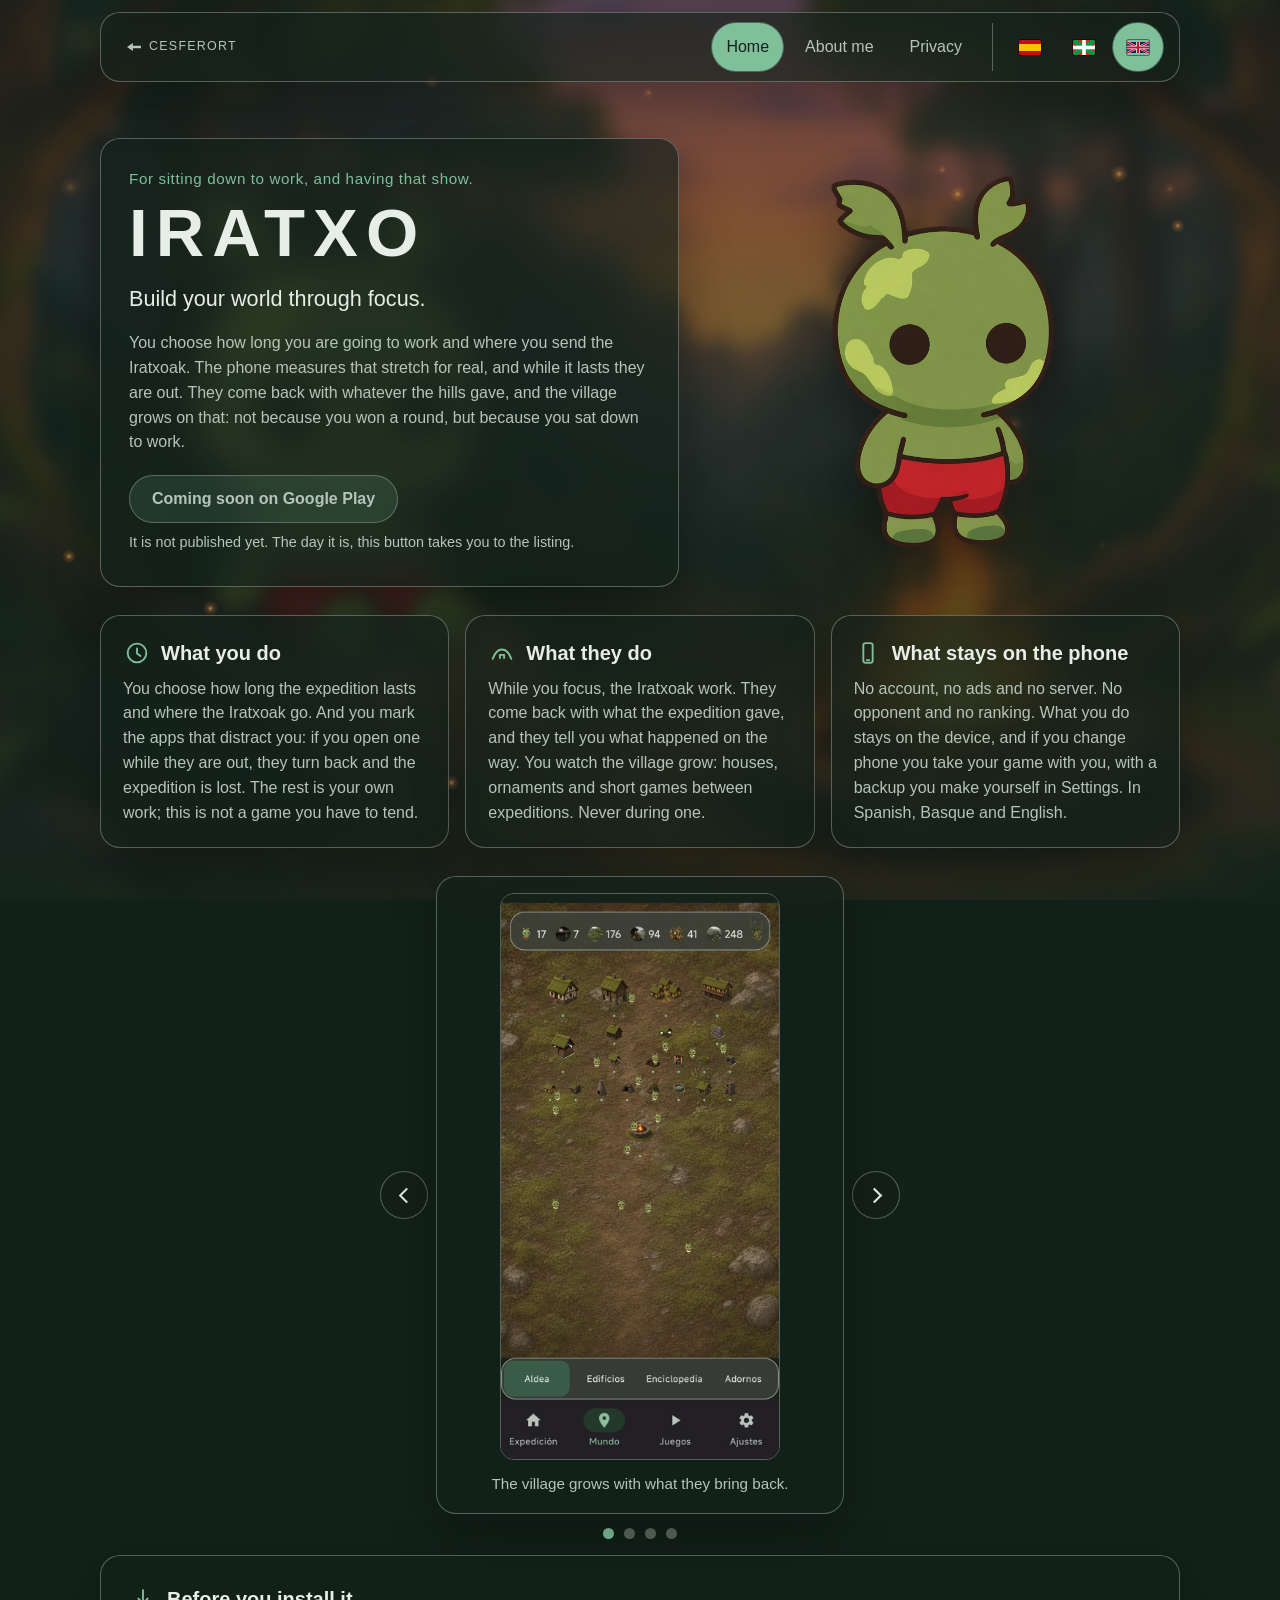
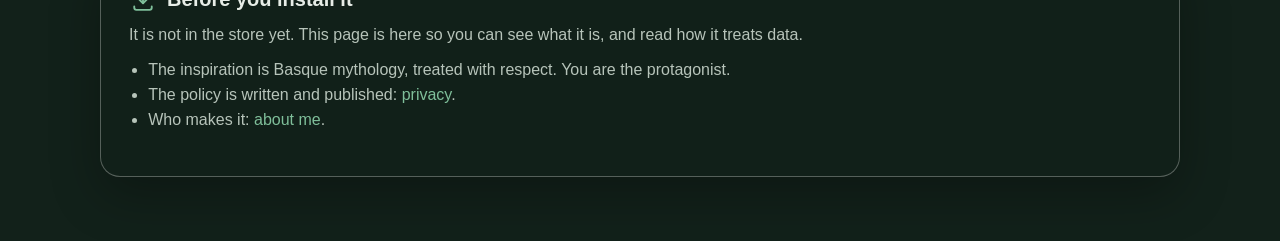
==== en.html @ 31bfb86c "La web de IRATXO, con una captura cada vez." ====
<!DOCTYPE html>
<html lang="en" translate="no">
<head>
  <meta charset="utf-8">
  <meta name="google" content="notranslate">
  <meta name="viewport" content="width=device-width, initial-scale=1">
  <title>IRATXO</title>
  <meta name="description" content="You choose how long you will work and send the Iratxoak out on an expedition. IRATXO measures that stretch on the phone, and the village grows with it. No account, no ads and no server.">
  <link rel="canonical" href="https://cesferort.github.io/iratxo-site/en.html">
  <meta property="og:type" content="website">
  <meta property="og:locale" content="en_GB">
  <meta property="og:title" content="IRATXO">
  <meta property="og:description" content="You choose how long you will work and send the Iratxoak out on an expedition. IRATXO measures that stretch on the phone, and the village grows with it. No account, no ads and no server.">
  <meta property="og:url" content="https://cesferort.github.io/iratxo-site/en.html">
  <meta property="og:image" content="https://cesferort.github.io/iratxo-site/art/share-2026-11.jpg">
  <meta property="og:image:width" content="1200">
  <meta property="og:image:height" content="630">
  <meta property="og:image:alt" content="Dos Iratxos junto a una hoguera, en el bosque.">
  <meta name="twitter:card" content="summary_large_image">
  <link rel="icon" href="art/favicon.png">
  <link rel="stylesheet" href="style.css">
</head>
<body>
  <div class="scene" aria-hidden="true"></div>
  <a class="skip" href="#content">Skip to content</a>
  <header class="bar glass">
    <a class="home" href="https://cesferort.github.io/" target="_blank" rel="noopener">
      <span class="home-arrow" aria-hidden="true"></span>Cesferort
    </a>
    <input class="menu-check" id="menu-check" type="checkbox">
    <label class="menu-toggle" for="menu-check"><span class="visually-hidden">Menu</span><span class="burger" aria-hidden="true"></span></label>
    <nav class="nav" aria-label="Pages">
      <a href="en.html" aria-current="page">Home</a>
      <a href="about/en.html">About me</a>
      <a href="privacy/en.html">Privacy</a>
      <span class="langs">
        <a href="index.html" lang="es" hreflang="es" class="flag flag-es" aria-label="Spanish"><svg class="flag-svg" viewBox="0 0 22 15" aria-hidden="true"><rect width="22" height="15" fill="#c60b1e"/><rect y="4" width="22" height="7" fill="#ffc400"/></svg></a>
        <a href="eu.html" lang="eu" hreflang="eu" class="flag flag-eu" aria-label="Basque"><svg class="flag-svg" viewBox="0 0 22 15" aria-hidden="true"><rect width="22" height="15" fill="#da291c"/><path fill="#009b48" d="M0 0h4.2L22 12.2V15h-4.2L0 2.8z"/><path fill="#009b48" d="M22 0h-4.2L0 12.2V15h4.2L22 2.8z"/><rect x="9.2" width="3.6" height="15" fill="#fff"/><rect y="5.7" width="22" height="3.6" fill="#fff"/></svg></a>
        <a href="en.html" lang="en" aria-current="page" class="flag flag-en" aria-label="English"><svg class="flag-svg" viewBox="0 0 60 30" aria-hidden="true"><path fill="#012169" d="M0 0h60v30H0z"/><path stroke="#fff" stroke-width="6" d="M0 0l60 30m0-30L0 30"/><path stroke="#C8102E" stroke-width="4" d="M0 0l60 30m0-30L0 30"/><path stroke="#fff" stroke-width="10" d="M30 0v30M0 15h60"/><path stroke="#C8102E" stroke-width="6" d="M30 0v30M0 15h60"/></svg></a>
      </span>
    </nav>
  </header>
  <main id="content">
    <section class="hero">
      <div class="hero-copy glass">
        <p class="eyebrow">For sitting down to work, and having that show.</p>
        <h1>IRATXO</h1>
        <p class="lead">Build your world through focus.</p>
        <p class="plain">You choose how long you are going to work and where you send the Iratxoak. The phone measures that stretch for real, and while it lasts they are out. They come back with whatever the hills gave, and the village grows on that: not because you won a round, but because you sat down to work.</p>
        <p class="store">
          <span class="cta cta-soon">Coming soon on Google Play</span>
          <!-- Once the app is published, this link replaces the span above:
               <a class="cta" href="https://play.google.com/store/apps/details?id=io.github.cesferort.iratxo">Get it on Google Play</a> -->
        </p>
        <p class="store-note">It is not published yet. The day it is, this button takes you to the listing.</p>
      </div>
      <img class="hero-art" src="art/mound.png" alt="An Iratxo: a small green creature in red trousers.">
    </section>
    <section class="cards" id="how">
      <h2 class="visually-hidden">How it works</h2>
      <article class="glass">
        <h2><svg viewBox="0 0 24 24" aria-hidden="true"><circle cx="12" cy="12" r="8" fill="none" stroke="currentColor" stroke-width="1.6"/><path d="M12 8v4.5l3 2" fill="none" stroke="currentColor" stroke-width="1.6" stroke-linecap="round"/></svg>What you do</h2>
        <p>You choose how long the expedition lasts and where the Iratxoak go. And you mark the apps that distract you: if you open one while they are out, they turn back and the expedition is lost. The rest is your own work; this is not a game you have to tend.</p>
      </article>
      <article class="glass">
        <h2><svg viewBox="0 0 24 24" aria-hidden="true"><path d="M4 17c2.2-6 4.8-8 8-8s5.8 2 8 8" fill="none" stroke="currentColor" stroke-width="1.6" stroke-linecap="round"/><path d="M10.2 17V13.6h3.6V17" fill="none" stroke="currentColor" stroke-width="1.6" stroke-linejoin="round"/></svg>What they do</h2>
        <p>While you focus, the Iratxoak work. They come back with what the expedition gave, and they tell you what happened on the way. You watch the village grow: houses, ornaments and short games between expeditions. Never during one.</p>
      </article>
      <article class="glass">
        <h2><svg viewBox="0 0 24 24" aria-hidden="true"><rect x="8" y="3.5" width="8" height="17" rx="2" fill="none" stroke="currentColor" stroke-width="1.6"/><path d="M11 18.2h2" stroke="currentColor" stroke-width="1.6" stroke-linecap="round"/></svg>What stays on the phone</h2>
        <p>No account, no ads and no server. No opponent and no ranking. What you do stays on the device, and if you change phone you take your game with you, with a backup you make yourself in Settings. In Spanish, Basque and English.</p>
      </article>
    </section>
    <section class="shots" data-capturas aria-roledescription="carousel" aria-label="Screenshots">
      <div class="shot-row">
        <button type="button" class="shot-nav" data-prev aria-label="Previous screenshot"></button>
        <div class="shot-stage">
          <figure class="glass">
            <img src="art/shots/aldea.webp" width="760" height="1537" alt="IRATXO's village, with houses, Iratxos and the fire in the middle.">
            <figcaption>The village grows with what they bring back.</figcaption>
          </figure>
          <figure class="glass" hidden>
            <img src="art/shots/edificios.webp" width="760" height="1537" alt="IRATXO's building list, with the level of each one.">
            <figcaption>What there is to build.</figcaption>
          </figure>
          <figure class="glass" hidden>
            <img src="art/shots/enciclopedia.webp" width="760" height="1537" alt="IRATXO's encyclopedia: Basajaun, Gaizkinak, Galtzagorriak, Iratxoak, Jentilak.">
            <figcaption>Basque mythology, treated with respect.</figcaption>
          </figure>
          <figure class="glass" hidden>
            <img src="art/shots/juegos.webp" width="760" height="1537" alt="The clearing games in IRATXO.">
            <figcaption>Short games between expeditions. Never during one.</figcaption>
          </figure>
        </div>
        <button type="button" class="shot-nav" data-next aria-label="Next screenshot"></button>
      </div>
      <div class="shot-dots">
        <button type="button" data-punto class="is-on" aria-label="The village" aria-current="true"></button>
        <button type="button" data-punto aria-label="The buildings"></button>
        <button type="button" data-punto aria-label="The encyclopedia"></button>
        <button type="button" data-punto aria-label="The games"></button>
      </div>
    </section>
    <section class="panel glass">
      <h2><svg viewBox="0 0 24 24" aria-hidden="true"><path d="M12 3.5v11" fill="none" stroke="currentColor" stroke-width="1.6" stroke-linecap="round"/><path d="M8 10.8 12 14.8l4-4" fill="none" stroke="currentColor" stroke-width="1.6" stroke-linecap="round" stroke-linejoin="round"/><path d="M4.5 17.5v1.2a1.8 1.8 0 0 0 1.8 1.8h11.4a1.8 1.8 0 0 0 1.8-1.8v-1.2" fill="none" stroke="currentColor" stroke-width="1.6" stroke-linecap="round"/></svg>Before you install it</h2>
      <p>It is not in the store yet. This page is here so you can see what it is, and read how it treats data.</p>
      <ul>
        <li>The inspiration is Basque mythology, treated with respect. You are the protagonist.</li>
        <li>The policy is written and published: <a href="privacy/en.html">privacy</a>.</li>
        <li>Who makes it: <a href="about/en.html">about me</a>.</li>
      </ul>
    </section>
  </main>
  <script src="embers.js"></script>
  <script src="capturas.js"></script>
</body>
</html>
---- style.css ----
:root {
  color-scheme: dark;
  --night: #12211a;
  --mist: #e7ede7;
  --muted: #b7c4ba;
  --lichen: #7fbf9a;
  --bark: rgba(142, 150, 144, 0.55);
  --glass: rgba(18, 33, 26, 0.62);
  --glass-strong: rgba(18, 33, 26, 0.78);
  --hearth: #e0a458;
  --radius: 20px;
  --shadow: 0 18px 50px rgba(0, 0, 0, 0.28);
  font-family: "Segoe UI", "Helvetica Neue", sans-serif;
}

* { box-sizing: border-box; }

html { scroll-behavior: smooth; }

body {
  margin: 0;
  min-height: 100vh;
  padding-top: 12px;
  color: var(--mist);
  background: var(--night);
  line-height: 1.55;
}

.scene {
  position: fixed;
  inset: 0;
  z-index: -2;
  overflow: hidden;
  pointer-events: none;
}

#embers {
  position: fixed;
  inset: 0;
  z-index: -1;
  pointer-events: none;
}

.scene::before {
  content: "";
  position: absolute;
  inset: -48px;
  background:
    linear-gradient(180deg, rgba(18, 33, 26, 0.45), rgba(18, 33, 26, 0.78)),
    url("art/clearing.jpg") center / cover no-repeat;
  filter: blur(10px);
}

.skip {
  position: absolute;
  left: 12px;
  top: 12px;
  padding: 8px 12px;
  background: var(--night);
  color: var(--mist);
  z-index: 5;
  transform: translateY(-150%);
}

.skip:focus { transform: none; }

.visually-hidden {
  position: absolute;
  width: 1px;
  height: 1px;
  padding: 0;
  margin: -1px;
  overflow: hidden;
  clip: rect(0, 0, 0, 0);
  white-space: nowrap;
  border: 0;
}

/* El enlace al sitio padre va a la izquierda y separado del resto: no es una
   página hermana de ésta, se sale del sitio. Mezclarlo con la lista dejaría
   «Inicio» sin un referente claro. */
.home {
  display: inline-flex;
  align-items: center;
  gap: 8px;
  margin-right: auto;
  min-height: 48px;
  padding: 0 14px 0 10px;
  color: var(--muted);
  text-decoration: none;
  letter-spacing: 0.1em;
  text-transform: uppercase;
  font-size: 0.78rem;
  transition: color 220ms ease;
}

.home:hover { color: var(--lichen); }

.home-arrow {
  width: 14px;
  height: 8px;
  background: currentColor;
  clip-path: polygon(0 50%, 42% 0, 42% 34%, 100% 34%, 100% 66%, 42% 66%, 42% 100%);
}

/* Barra fija, en una sola línea y alineada a la derecha. */
.bar {
  position: sticky;
  top: 0;
  z-index: 2;
  display: flex;
  flex-wrap: wrap;
  align-items: center;
  justify-content: flex-end;
  gap: 4px 8px;
  width: min(1080px, calc(100% - 32px));
  margin: 0 auto;
  padding: 10px 16px;
}

.menu-check {
  position: absolute;
  width: 1px;
  height: 1px;
  padding: 0;
  margin: -1px;
  overflow: hidden;
  clip: rect(0, 0, 0, 0);
  white-space: nowrap;
  border: 0;
}

.menu-toggle {
  display: none;
}

@media (min-width: 801px) {
  .menu-check { display: none; }
}

.burger {
  position: relative;
  display: block;
  width: 18px;
  height: 2px;
  background: var(--mist);
}

.burger::before,
.burger::after {
  content: "";
  position: absolute;
  left: 0;
  width: 18px;
  height: 2px;
  background: var(--mist);
}

.burger::before { top: -6px; }
.burger::after { top: 6px; }

.nav {
  display: flex;
  flex-wrap: wrap;
  align-items: center;
  justify-content: flex-end;
  gap: 4px 8px;
}

.nav a,
.langs a {
  color: var(--muted);
  text-decoration: none;
  min-height: 48px;
  display: inline-flex;
  align-items: center;
  padding: 0 14px;
  border-radius: 999px;
  background: transparent;
  transition: color 220ms ease, background-color 220ms ease, box-shadow 220ms ease;
}

.nav a:hover,
.langs a:hover {
  color: var(--mist);
  background: rgba(127, 191, 154, 0.16);
}

.nav a[aria-current="page"],
.langs a[aria-current="page"] {
  color: var(--night);
  background: var(--lichen);
  box-shadow: 0 0 0 1px rgba(127, 191, 154, 0.4);
}

.nav a[aria-current="page"]:hover,
.langs a[aria-current="page"]:hover {
  color: var(--night);
  background: #9dcfb4;
}

.langs {
  display: inline-flex;
  gap: 4px;
  margin-left: 8px;
  padding-left: 12px;
  border-left: 1px solid var(--bark);
}

main {
  width: min(1080px, calc(100% - 32px));
  margin: 0 auto;
  padding: 28px 0 64px;
}

.hero {
  display: grid;
  grid-template-columns: 1.1fr 0.9fr;
  gap: 28px;
  align-items: center;
  margin-top: 28px;
}

.hero-copy { padding: 28px 28px 32px; }

.eyebrow {
  margin: 0 0 8px;
  color: var(--lichen);
  letter-spacing: 0.04em;
  font-size: 0.95rem;
}

h1 {
  margin: 0;
  font-size: clamp(2.4rem, 6vw, 4.2rem);
  font-weight: 650;
  letter-spacing: 0.12em;
  line-height: 1;
}

.page h1 {
  font-size: clamp(1.8rem, 4vw, 2.4rem);
  letter-spacing: 0;
  margin-bottom: 12px;
}

.lead {
  margin: 16px 0 0;
  font-size: 1.35rem;
  max-width: 28rem;
}

.plain {
  margin: 16px 0 0;
  max-width: 38rem;
  color: var(--muted);
}

.hero-art {
  width: min(100%, 420px);
  justify-self: center;
  filter: drop-shadow(0 18px 24px rgba(0, 0, 0, 0.35));
  animation: float 7s ease-in-out infinite;
}

.cards {
  display: grid;
  grid-template-columns: repeat(auto-fit, minmax(210px, 1fr));
  gap: 16px;
  margin-top: 28px;
}

article h2,
.panel h2 {
  display: flex;
  align-items: center;
  gap: 10px;
  margin: 0 0 8px;
  font-size: 1.25rem;
  font-weight: 650;
}

h2 svg {
  width: 28px;
  height: 28px;
  flex: none;
  color: var(--lichen);
}

article p,
.panel p,
.panel li { margin: 0; color: var(--muted); }

article p + p,
.panel p + p,
.panel ul { margin-top: 10px; }

.panel { margin-top: 16px; padding: 28px; }

article.page {
  padding: 36px 40px 48px;
}

article.page h1 { margin-bottom: 8px; }

article.page .updated {
  margin: 0 0 28px;
  color: var(--lichen);
  letter-spacing: 0.03em;
  font-size: 0.95rem;
}

article.page h2 {
  display: block;
  margin-top: 36px;
}

article.page p + p,
article.page ul { margin-top: 16px; }

article.page ul {
  display: grid;
  gap: 12px;
}

article.page li { margin: 0; }

.panel ul { padding-left: 1.2rem; }

.panel a {
  color: var(--lichen);
  text-decoration: none;
  transition: color 220ms ease;
}

.panel a:hover { color: var(--mist); }

footer a {
  color: var(--muted);
  text-decoration: none;
  transition: color 220ms ease;
}

footer a:hover { color: var(--mist); }

footer {
  width: min(1080px, calc(100% - 32px));
  margin: 0 auto 32px;
  color: var(--muted);
  font-size: 0.95rem;
}

.glass {
  background: var(--glass);
  border: 1px solid var(--bark);
  border-radius: var(--radius);
  box-shadow: var(--shadow);
  backdrop-filter: blur(16px);
}

/* `both` fija el fotograma 0% mientras la animación sigue pendiente, y en una
   pestaña que aún no compone eso deja el bloque invisible hasta que algo
   fuerza un repintado. Con la opacidad declarada aparte y `forwards`, lo peor
   que puede pasar es que no anime. */
article.glass,
.hero-copy,
.shots figure {
  opacity: 1;
  animation: rise 700ms ease forwards;
}

.cards article:nth-child(2) { animation-delay: 80ms; }
.cards article:nth-child(3) { animation-delay: 160ms; }

/* Las cajas no se mueven al pasar por encima: ninguna lleva a ningún sitio, y moverse
   prometería que se puede pulsar. Sólo cambia la luz. */
.glass {
  transition:
    border-color 240ms ease,
    background-color 240ms ease,
    box-shadow 240ms ease;
}

article.glass,
.hero-copy {
  padding: 22px;
}

.hero-copy { padding: 28px 28px 32px; }

main .glass:hover {
  border-color: rgba(127, 191, 154, 0.85);
  background: rgba(28, 48, 38, 0.72);
  box-shadow: 0 22px 48px rgba(0, 0, 0, 0.34);
}


/* Capturas reales de la app, recortadas para quitar la barra de estado y la de
   navegación del sistema. El alto se fija con aspect-ratio para que el hueco no
   salte mientras cargan. */
.shots {
  max-width: 520px;
  margin: 28px auto 0;
}

.shot-row {
  display: grid;
  grid-template-columns: 48px minmax(0, 1fr) 48px;
  gap: 8px;
  align-items: center;
}

.shot-stage figure {
  margin: 0;
  padding: 16px 16px 4px;
  text-align: center;
}

.shot-stage figure[hidden] { display: none; }

.shots img {
  display: block;
  width: min(100%, 280px);
  height: auto;
  margin: 0 auto;
  aspect-ratio: 760 / 1537;
  border-radius: 14px;
  border: 1px solid var(--bark);
}

.shot-nav {
  width: 48px;
  height: 48px;
  padding: 0;
  border: 1px solid var(--bark);
  border-radius: 999px;
  background: rgba(18, 33, 26, 0.72);
  color: var(--mist);
  cursor: pointer;
}

.shot-nav::before {
  content: "";
  display: block;
  width: 9px;
  height: 9px;
  margin: 0 auto;
  border-left: 2px solid currentColor;
  border-bottom: 2px solid currentColor;
}

.shot-nav[data-prev]::before { transform: rotate(45deg); margin-left: 20px; }
.shot-nav[data-next]::before { transform: rotate(-135deg); margin-left: 16px; }

.shot-nav:hover {
  border-color: var(--lichen);
  color: var(--mist);
}

.shot-dots {
  display: flex;
  justify-content: center;
  gap: 10px;
  margin-top: 14px;
}

.shot-dots button {
  width: 11px;
  height: 11px;
  padding: 0;
  border: 0;
  border-radius: 999px;
  background: rgba(231, 237, 231, 0.35);
  cursor: pointer;
}

.shot-dots button.is-on,
.shot-dots button[aria-current="true"] { background: var(--lichen); }

.shots figcaption {
  padding: 12px 4px 14px;
  color: var(--muted);
  font-size: 0.95rem;
}

/* Botón de la tienda. `.cta-soon` es el mismo botón apagado, mientras la app no esté publicada. */
.store { margin: 20px 0 0; }

.cta {
  display: inline-flex;
  align-items: center;
  justify-content: center;
  min-height: 48px;
  padding: 0 22px;
  border-radius: 999px;
  background: var(--lichen);
  color: var(--night);
  font-weight: 650;
  text-decoration: none;
  border: 1px solid transparent;
  transition: background-color 220ms ease, box-shadow 220ms ease;
}

.cta:hover { background: #9dcfb4; }

.cta-soon {
  background: rgba(127, 191, 154, 0.14);
  border-color: var(--bark);
  color: var(--muted);
  font-weight: 600;
  cursor: default;
}

.store-note {
  margin: 8px 0 0;
  color: var(--muted);
  font-size: 0.9rem;
}

:focus-visible {
  outline: 2px solid var(--lichen);
  outline-offset: 3px;
}

@keyframes float {
  0%, 100% { transform: translateY(0); }
  50% { transform: translateY(-8px); }
}

@keyframes rise {
  from { opacity: 0; transform: translateY(12px); }
  to { opacity: 1; transform: none; }
}

@media (max-width: 800px) {
  .hero,
  .cards { grid-template-columns: 1fr; }
  body { padding-top: 0; }
  .bar { top: 0; width: 100%; margin: 0; border-radius: 0; padding: 6px 8px; }
  .menu-toggle {
    display: inline-flex;
    align-items: center;
    justify-content: center;
    width: 48px;
    height: 48px;
    margin-left: auto;
    border-radius: 999px;
    cursor: pointer;
  }
  .nav {
    display: none;
    flex-basis: 100%;
    flex-direction: column;
    align-items: stretch;
    padding: 4px 0 8px;
  }
  .menu-check:checked ~ .nav { display: flex; }
  .menu-check:focus-visible + .menu-toggle {
    outline: 2px solid var(--lichen);
    outline-offset: 3px;
  }
  .menu-check:checked + .menu-toggle .burger { background: transparent; }
  .menu-check:checked + .menu-toggle .burger::before { top: 0; transform: rotate(45deg); }
  .menu-check:checked + .menu-toggle .burger::after { top: 0; transform: rotate(-45deg); }
  .home { font-size: 0.72rem; padding-left: 6px; }
  .langs {
    flex-basis: auto;
    justify-content: flex-start;
    width: 100%;
    margin: 4px 0 0;
    padding: 8px 0 0;
    border-left: 0;
    border-top: 1px solid var(--bark);
  }
  article.page { padding: 24px 20px 36px; }
}

@media (prefers-reduced-motion: reduce) {
  html { scroll-behavior: auto; }
  .hero-art,
  article.glass,
  .hero-copy,
  .shots figure { animation: none; }
  }

/* Idioma: la bandera, no las siglas. */
.langs a.flag .flag-svg {
  width: 22px;
  height: 15px;
  display: block;
  border-radius: 2px;
  box-shadow: 0 0 0 1px rgba(0, 0, 0, 0.45);
}
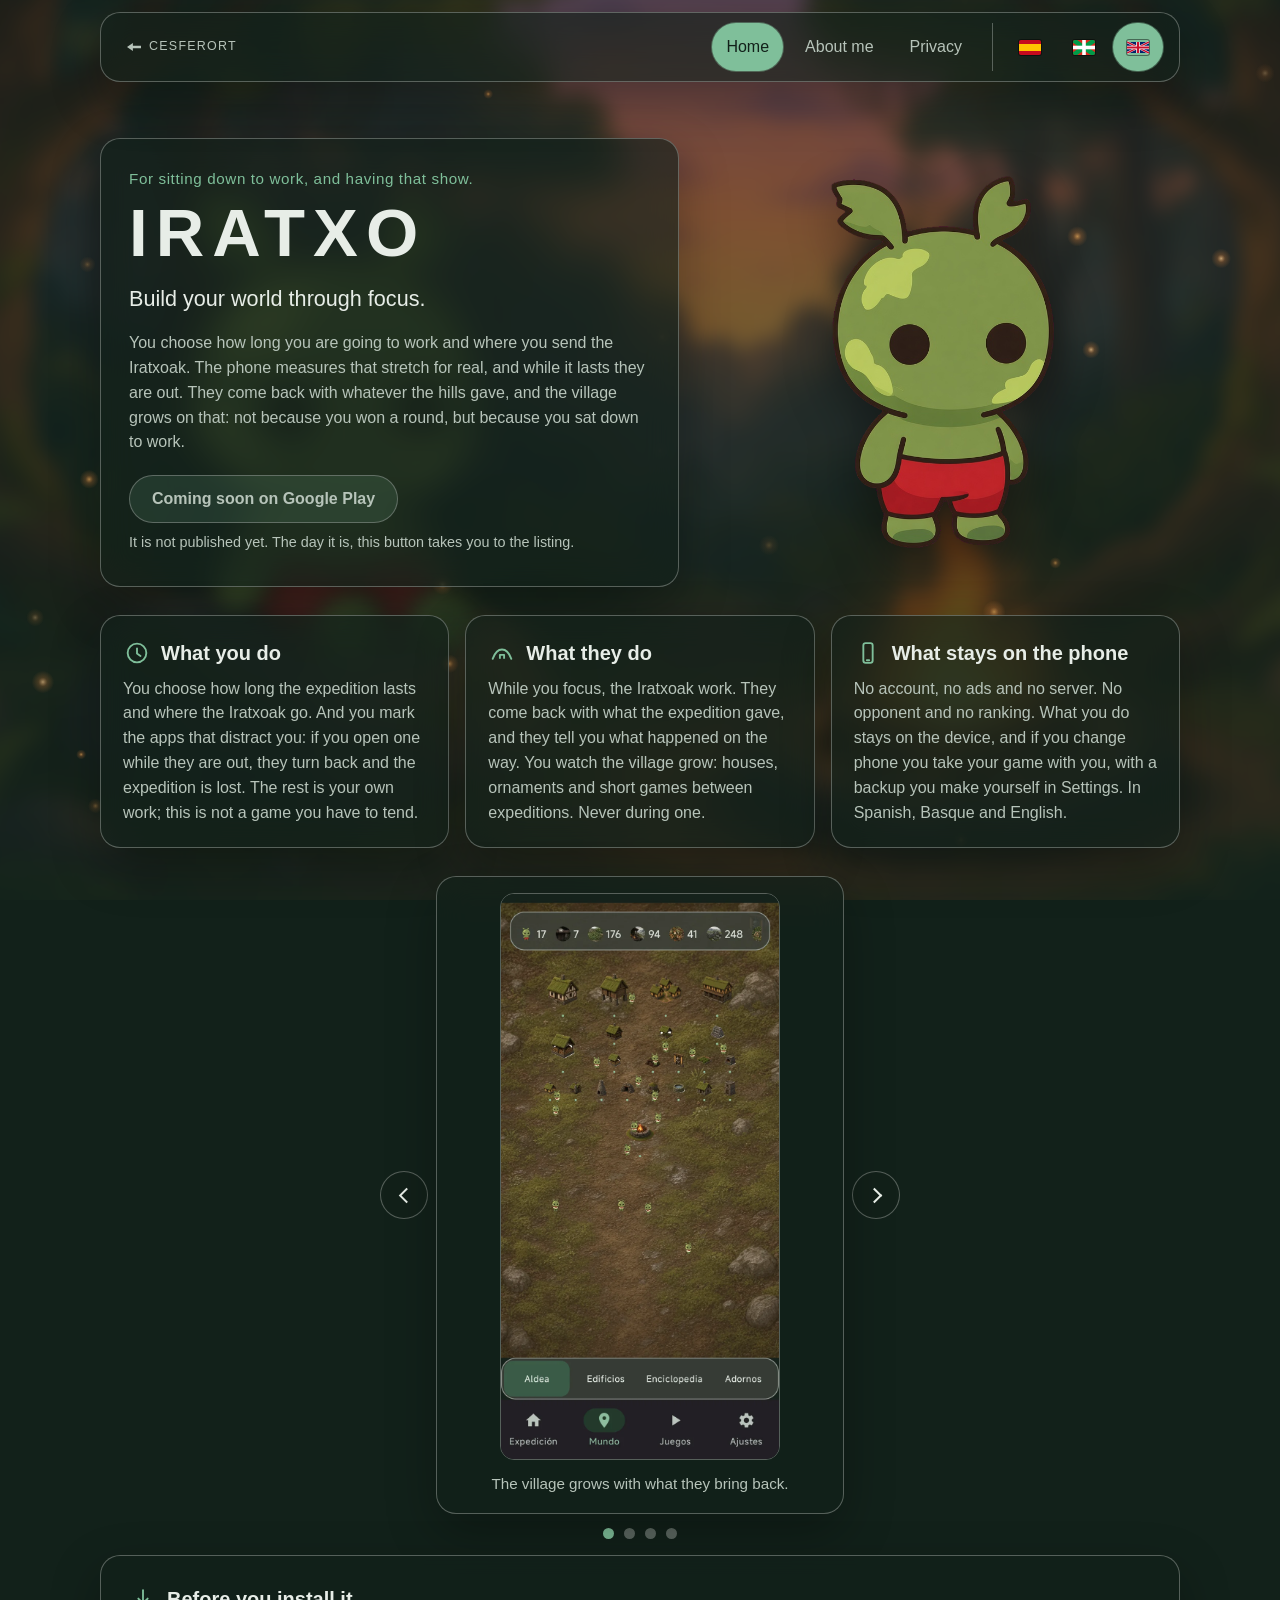
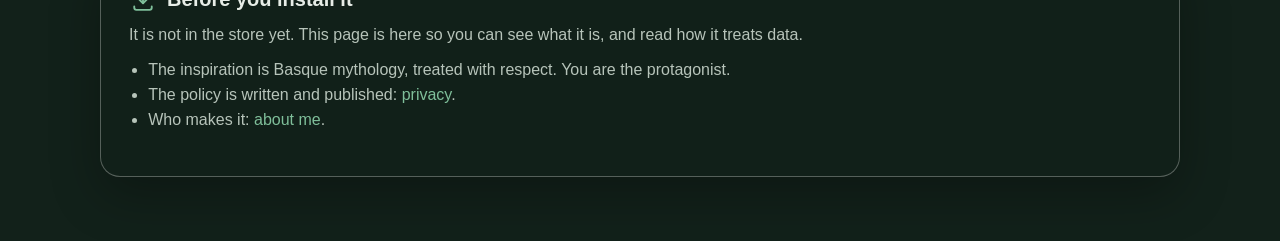
==== commit cbd8ebdd: "Los favicon dejan de quedarse pegados en la cache del navegador." ====
--- a/en.html
+++ b/en.html
@@ -17,7 +17,8 @@
   <meta property="og:image:height" content="630">
   <meta property="og:image:alt" content="Dos Iratxos junto a una hoguera, en el bosque.">
   <meta name="twitter:card" content="summary_large_image">
-  <link rel="icon" href="art/favicon.png">
+  <link rel="icon" type="image/png" sizes="32x32" href="art/favicon.png">
+  <link rel="apple-touch-icon" href="art/favicon.png">
   <link rel="stylesheet" href="style.css">
 </head>
 <body>
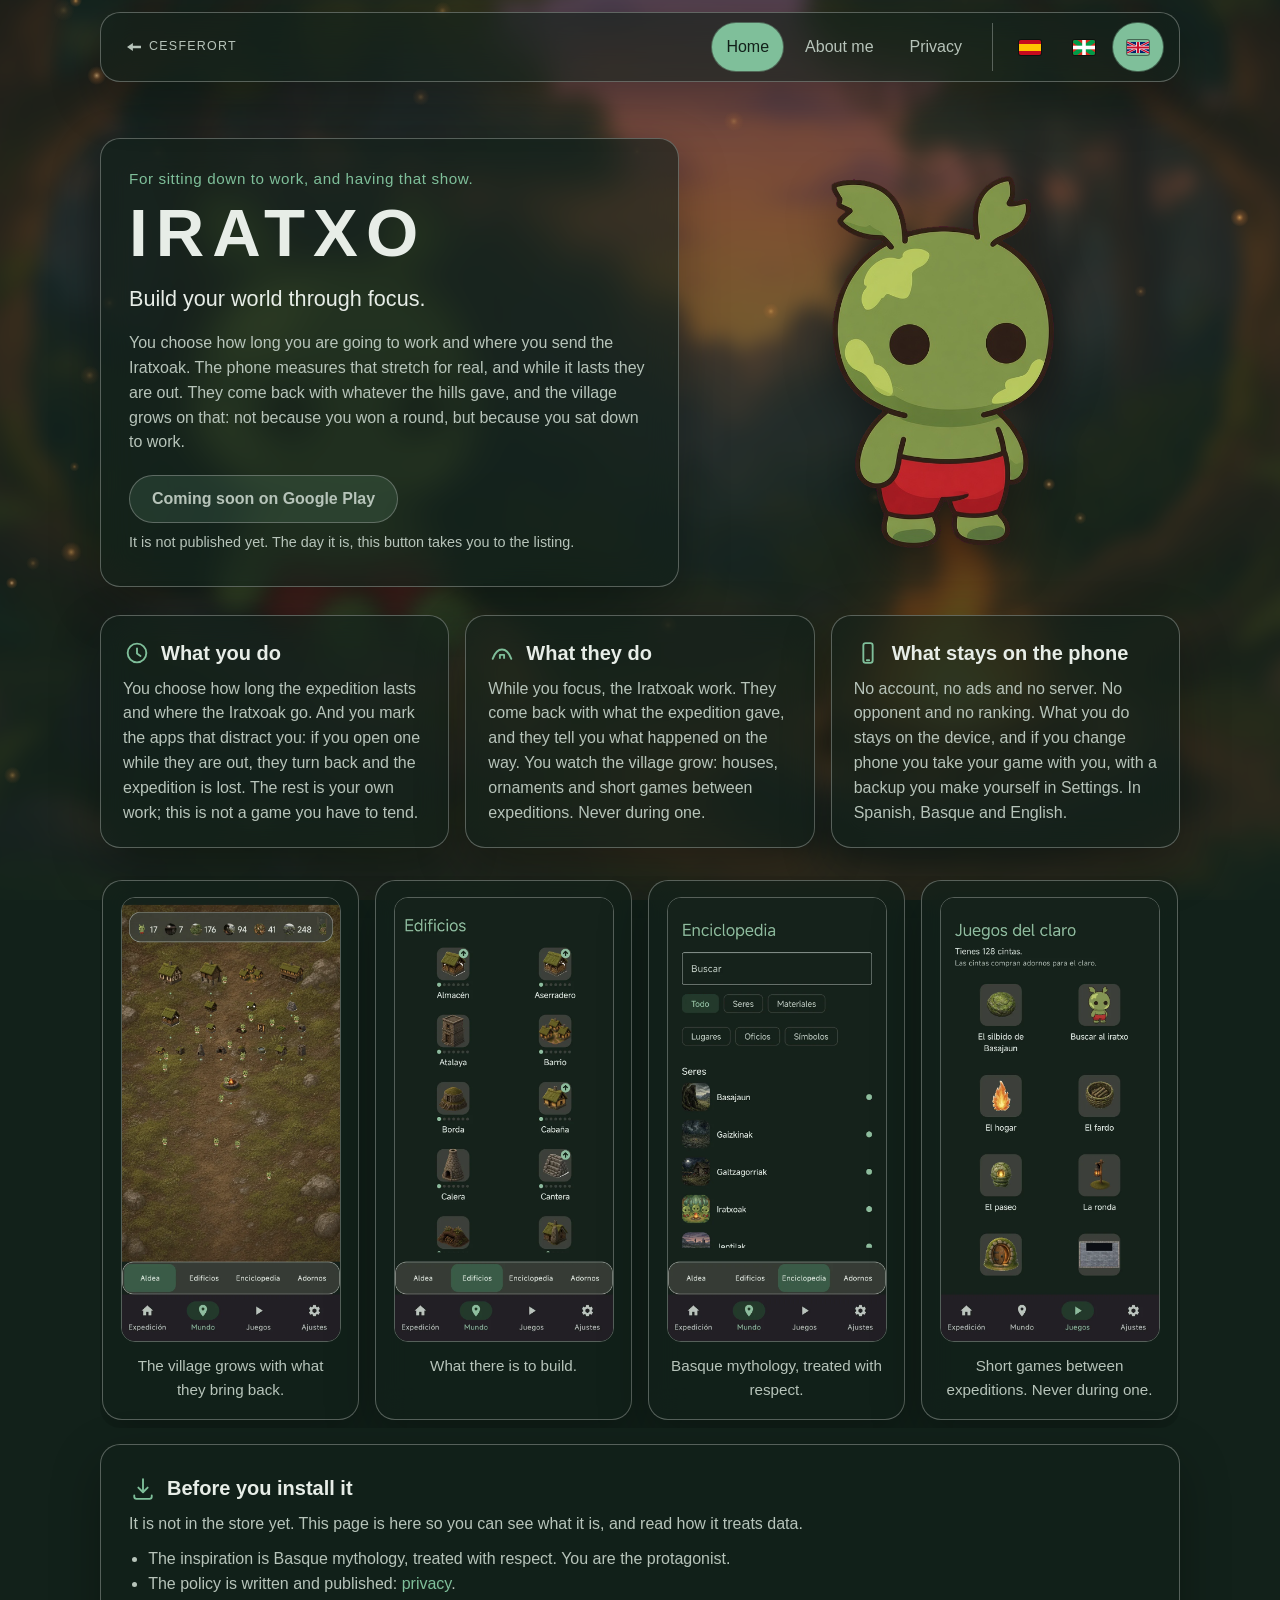
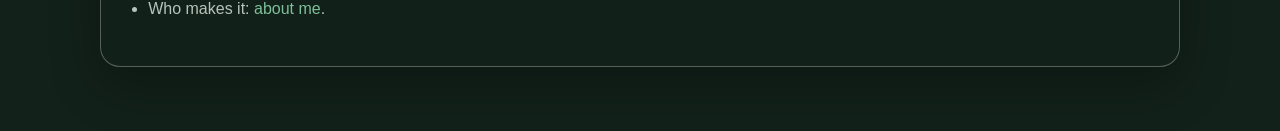
==== commit 151963c1: "Las capturas se pasan con el dedo y se ven todas a la vez en pantallas anchas. El sitio publicado no" ====
--- a/en.html
+++ b/en.html
@@ -75,20 +75,20 @@
     <section class="shots" data-capturas aria-roledescription="carousel" aria-label="Screenshots">
       <div class="shot-row">
         <button type="button" class="shot-nav" data-prev aria-label="Previous screenshot"></button>
-        <div class="shot-stage">
+        <div class="shot-stage" data-pista tabindex="0">
           <figure class="glass">
             <img src="art/shots/aldea.webp" width="760" height="1537" alt="IRATXO's village, with houses, Iratxos and the fire in the middle.">
             <figcaption>The village grows with what they bring back.</figcaption>
           </figure>
-          <figure class="glass" hidden>
+          <figure class="glass">
             <img src="art/shots/edificios.webp" width="760" height="1537" alt="IRATXO's building list, with the level of each one.">
             <figcaption>What there is to build.</figcaption>
           </figure>
-          <figure class="glass" hidden>
+          <figure class="glass">
             <img src="art/shots/enciclopedia.webp" width="760" height="1537" alt="IRATXO's encyclopedia: Basajaun, Gaizkinak, Galtzagorriak, Iratxoak, Jentilak.">
             <figcaption>Basque mythology, treated with respect.</figcaption>
           </figure>
-          <figure class="glass" hidden>
+          <figure class="glass">
             <img src="art/shots/juegos.webp" width="760" height="1537" alt="The clearing games in IRATXO.">
             <figcaption>Short games between expeditions. Never during one.</figcaption>
           </figure>
--- a/style.css
+++ b/style.css
@@ -396,31 +396,47 @@
 
 
 /* Capturas reales de la app, recortadas para quitar la barra de estado y la de
-   navegación del sistema. El alto se fija con aspect-ratio para que el hueco no
-   salte mientras cargan. */
+   navegación del sistema. Van en una tira horizontal con scroll-snap: se pasan
+   con el dedo, la rueda o el teclado, y en pantallas anchas caben las cuatro a
+   la vez, sin nada que pasar. El alto de cada captura se ata a la altura de la
+   ventana para que la sección siguiente siempre asome por debajo. */
 .shots {
-  max-width: 520px;
-  margin: 28px auto 0;
+  position: relative;
+  margin-top: 28px;
 }
 
 .shot-row {
-  display: grid;
-  grid-template-columns: 48px minmax(0, 1fr) 48px;
-  gap: 8px;
-  align-items: center;
-}
+  position: relative;
+}
+
+.shot-stage {
+  --shot-w: min(220px, calc((100vh - 220px) * 760 / 1537), 62vw);
+  display: flex;
+  gap: 16px;
+  overflow-x: auto;
+  overscroll-behavior-x: contain;
+  scroll-snap-type: x mandatory;
+  scroll-padding-inline: 0;
+  scrollbar-width: none;
+  padding: 4px 2px 8px;
+  border-radius: var(--radius);
+}
+
+.shot-stage::-webkit-scrollbar { display: none; }
 
 .shot-stage figure {
+  flex: 1 0 calc(var(--shot-w) + 32px);
+  min-width: calc(var(--shot-w) + 32px);
   margin: 0;
   padding: 16px 16px 4px;
   text-align: center;
-}
-
-.shot-stage figure[hidden] { display: none; }
+  scroll-snap-align: center;
+}
 
 .shots img {
   display: block;
-  width: min(100%, 280px);
+  width: var(--shot-w);
+  max-width: 100%;
   height: auto;
   margin: 0 auto;
   aspect-ratio: 760 / 1537;
@@ -428,59 +444,92 @@
   border: 1px solid var(--bark);
 }
 
+.shots figcaption {
+  padding: 12px 4px 14px;
+  color: var(--muted);
+  font-size: 0.95rem;
+}
+
+/* Flechas y puntos sólo aparecen cuando la tira se desborda (lo decide
+   capturas.js con la clase `is-scroll`). */
+.shot-nav,
+.shot-dots { display: none; }
+
+.shots.is-scroll .shot-nav,
+.shots.is-scroll .shot-dots { display: flex; }
+
 .shot-nav {
+  position: absolute;
+  top: 50%;
+  z-index: 1;
+  align-items: center;
+  justify-content: center;
   width: 48px;
   height: 48px;
   padding: 0;
   border: 1px solid var(--bark);
   border-radius: 999px;
-  background: rgba(18, 33, 26, 0.72);
+  background: var(--glass-strong);
   color: var(--mist);
   cursor: pointer;
-}
+  transform: translateY(-50%);
+  backdrop-filter: blur(10px);
+  transition: opacity 200ms ease, border-color 200ms ease;
+}
+
+.shot-nav[data-prev] { left: -8px; }
+.shot-nav[data-next] { right: -8px; }
 
 .shot-nav::before {
   content: "";
   display: block;
   width: 9px;
   height: 9px;
-  margin: 0 auto;
   border-left: 2px solid currentColor;
   border-bottom: 2px solid currentColor;
 }
 
-.shot-nav[data-prev]::before { transform: rotate(45deg); margin-left: 20px; }
-.shot-nav[data-next]::before { transform: rotate(-135deg); margin-left: 16px; }
-
-.shot-nav:hover {
-  border-color: var(--lichen);
-  color: var(--mist);
+.shot-nav[data-prev]::before { transform: translateX(2px) rotate(45deg); }
+.shot-nav[data-next]::before { transform: translateX(-2px) rotate(-135deg); }
+
+.shot-nav:hover { border-color: var(--lichen); }
+
+.shot-nav:disabled {
+  opacity: 0;
+  pointer-events: none;
 }
 
 .shot-dots {
+  justify-content: center;
+  gap: 4px;
+  margin-top: 8px;
+}
+
+/* El botón mide 32px para el dedo; el punto que se ve es el ::before. */
+.shot-dots button {
   display: flex;
+  align-items: center;
   justify-content: center;
-  gap: 10px;
-  margin-top: 14px;
-}
-
-.shot-dots button {
-  width: 11px;
-  height: 11px;
+  width: 32px;
+  height: 32px;
   padding: 0;
   border: 0;
+  background: none;
+  cursor: pointer;
+}
+
+.shot-dots button::before {
+  content: "";
+  width: 10px;
+  height: 10px;
   border-radius: 999px;
   background: rgba(231, 237, 231, 0.35);
-  cursor: pointer;
-}
-
-.shot-dots button.is-on,
-.shot-dots button[aria-current="true"] { background: var(--lichen); }
-
-.shots figcaption {
-  padding: 12px 4px 14px;
-  color: var(--muted);
-  font-size: 0.95rem;
+  transition: background-color 200ms ease, width 200ms ease;
+}
+
+.shot-dots button[aria-current="true"]::before {
+  width: 22px;
+  background: var(--lichen);
 }
 
 /* Botón de la tienda. `.cta-soon` es el mismo botón apagado, mientras la app no esté publicada. */
